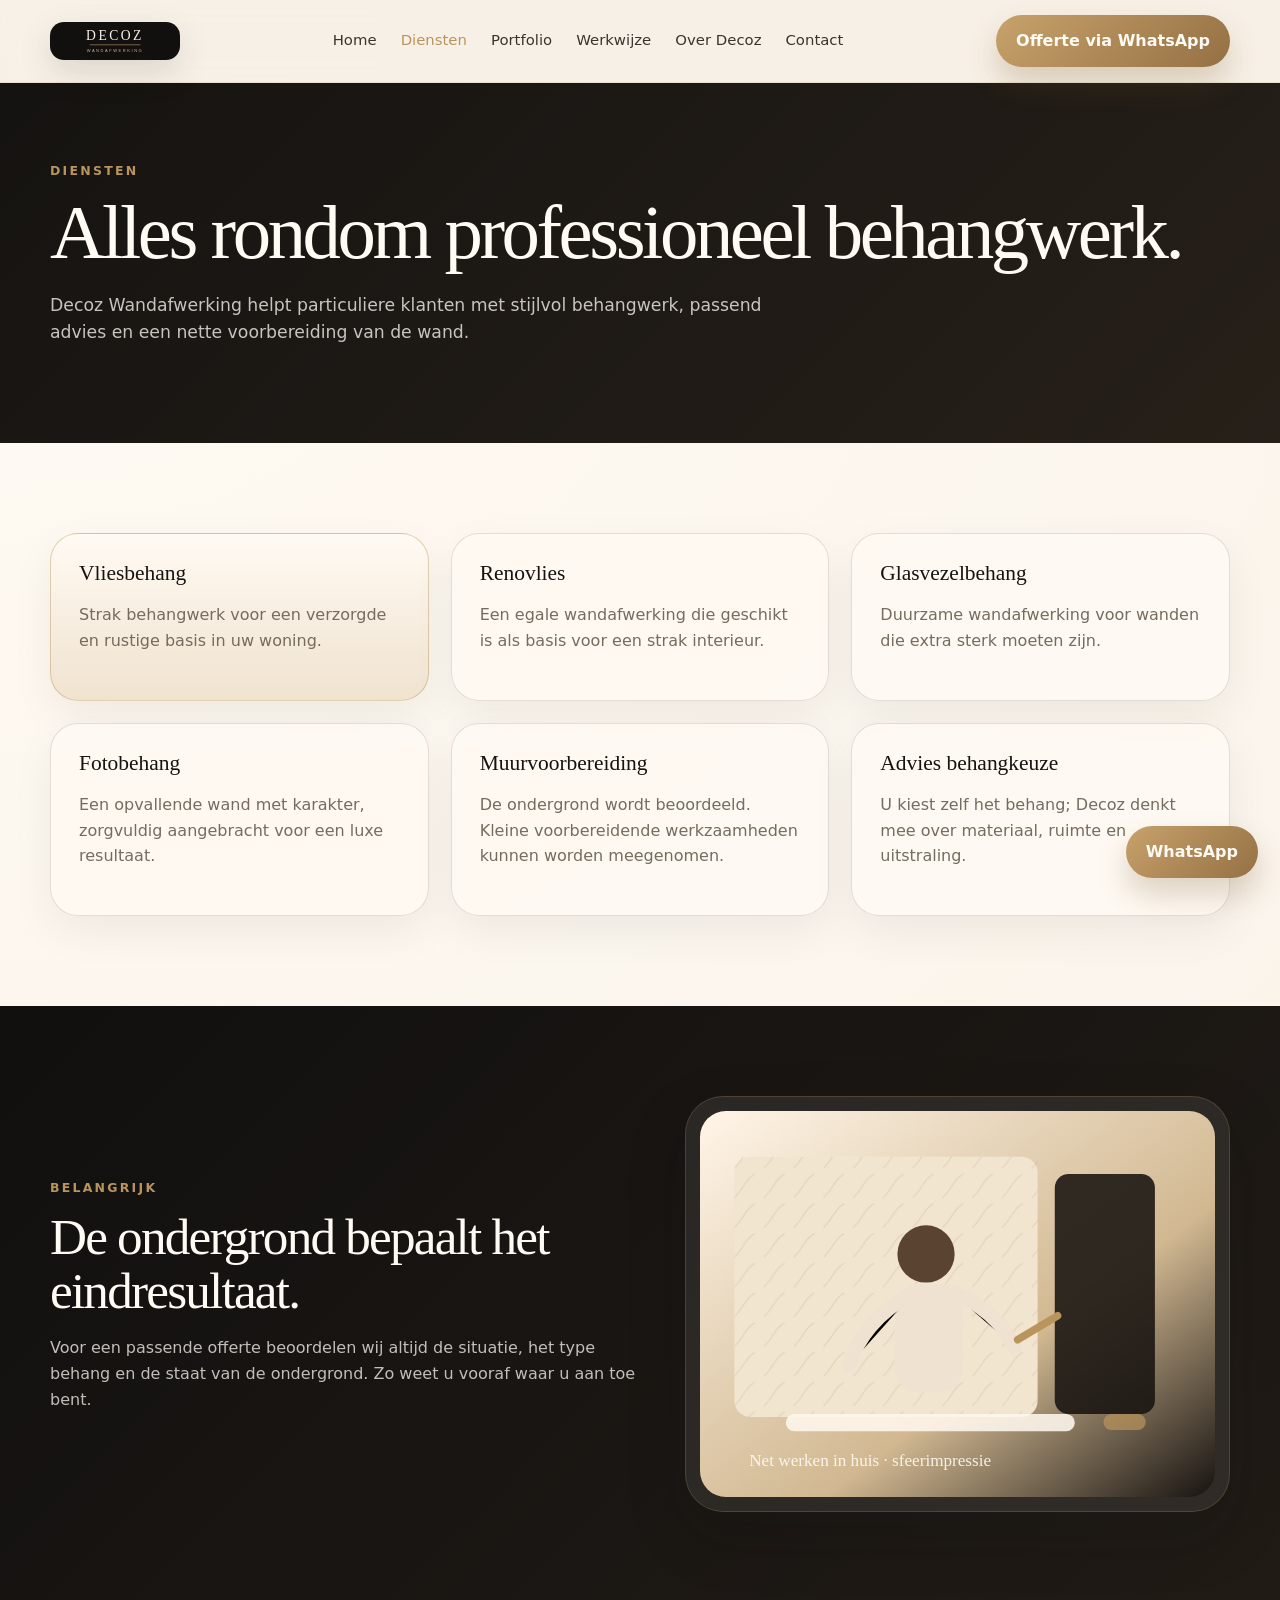
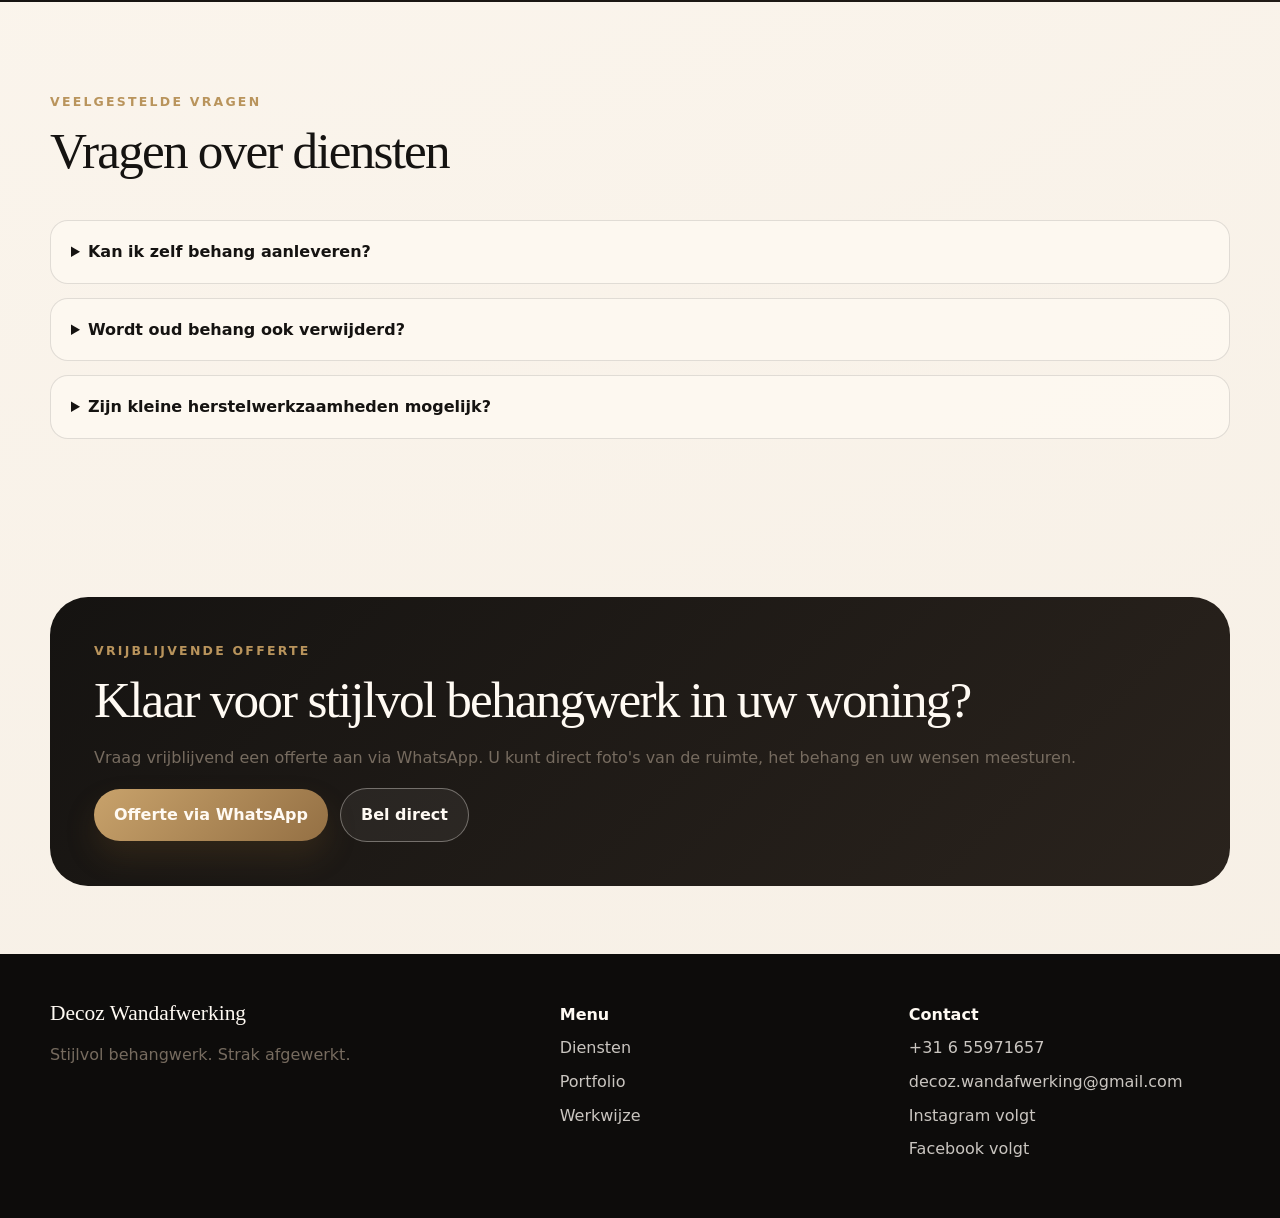
==== diensten.html @ 19d49de8 "Add services page" ====
<!doctype html><html lang="nl"><head><meta charset="utf-8"><meta name="viewport" content="width=device-width, initial-scale=1"><title>Diensten | Decoz Wandafwerking</title><meta name="description" content="Diensten van Decoz Wandafwerking: vliesbehang, renovlies, glasvezelbehang, fotobehang, muurvoorbereiding en advies."><link rel="icon" href="assets/logo-decoz.svg" type="image/svg+xml"><link rel="stylesheet" href="style.css"></head><body><header class="header"><div class="container nav"><a class="logo" href="index.html"><img src="assets/logo-decoz.svg" alt="Decoz Wandafwerking logo"></a><nav class="nav-links" aria-label="Hoofdmenu"><a href="index.html">Home</a><a class="active" href="diensten.html">Diensten</a><a href="portfolio.html">Portfolio</a><a href="werkwijze.html">Werkwijze</a><a href="over.html">Over Decoz</a><a href="contact.html">Contact</a></nav><div class="nav-actions"><a class="btn btn-primary" href="https://wa.me/31655971657?text=Hallo%20Decoz%20Wandafwerking%2C%20ik%20wil%20graag%20vrijblijvend%20een%20offerte%20aanvragen%20voor%20behangwerk." target="_blank" rel="noopener">Offerte via WhatsApp</a><button class="menu-toggle" data-menu-toggle aria-label="Menu openen">☰</button></div></div></header><main><section class="page-hero"><div class="container"><div class="eyebrow">Diensten</div><h1>Alles rondom professioneel behangwerk.</h1><p>Decoz Wandafwerking helpt particuliere klanten met stijlvol behangwerk, passend advies en een nette voorbereiding van de wand.</p></div></section><section class="section"><div class="container"><div class="grid-3"><article class="card gold"><h3>Vliesbehang</h3><p>Strak behangwerk voor een verzorgde en rustige basis in uw woning.</p></article><article class="card"><h3>Renovlies</h3><p>Een egale wandafwerking die geschikt is als basis voor een strak interieur.</p></article><article class="card"><h3>Glasvezelbehang</h3><p>Duurzame wandafwerking voor wanden die extra sterk moeten zijn.</p></article><article class="card"><h3>Fotobehang</h3><p>Een opvallende wand met karakter, zorgvuldig aangebracht voor een luxe resultaat.</p></article><article class="card"><h3>Muurvoorbereiding</h3><p>De ondergrond wordt beoordeeld. Kleine voorbereidende werkzaamheden kunnen worden meegenomen.</p></article><article class="card"><h3>Advies behangkeuze</h3><p>U kiest zelf het behang; Decoz denkt mee over materiaal, ruimte en uitstraling.</p></article></div></div></section><section class="section dark-band"><div class="container grid-2"><div><div class="eyebrow">Belangrijk</div><h2>De ondergrond bepaalt het eindresultaat.</h2><p>Voor een passende offerte beoordelen wij altijd de situatie, het type behang en de staat van de ondergrond. Zo weet u vooraf waar u aan toe bent.</p></div><div class="feature-image"><img src="assets/sfeer-werkwijze.svg" alt="Nette voorbereiding van een wand voor behangwerk"></div></div></section><section class="section"><div class="container"><div class="intro"><div class="eyebrow">Veelgestelde vragen</div><h2>Vragen over diensten</h2></div><div class="faq"><details><summary>Kan ik zelf behang aanleveren?</summary><p>Ja. U kunt zelf behang kiezen en aanleveren. Decoz denkt graag mee of het behang geschikt is voor de ruimte en ondergrond.</p></details><details><summary>Wordt oud behang ook verwijderd?</summary><p>Dat beoordelen we per situatie. Indien nodig kan dit als onderdeel van de voorbereiding worden besproken.</p></details><details><summary>Zijn kleine herstelwerkzaamheden mogelijk?</summary><p>Kleine werkzaamheden zoals gaatjes vullen of lichte oneffenheden aanpakken kunnen als onderdeel van de voorbereiding worden meegenomen.</p></details></div></div></section><section class="section-tight"><div class="container cta"><div class="eyebrow">Vrijblijvende offerte</div><h2>Klaar voor stijlvol behangwerk in uw woning?</h2><p>Vraag vrijblijvend een offerte aan via WhatsApp. U kunt direct foto's van de ruimte, het behang en uw wensen meesturen.</p><div class="nav-actions"><a class="btn btn-primary" href="https://wa.me/31655971657?text=Hallo%20Decoz%20Wandafwerking%2C%20ik%20wil%20graag%20vrijblijvend%20een%20offerte%20aanvragen%20voor%20behangwerk.%20Ik%20stuur%20hierbij%20foto%27s%20van%20de%20ruimte%20en%20mijn%20wensen." target="_blank" rel="noopener">Offerte via WhatsApp</a><a class="btn btn-ghost" href="tel:+31655971657">Bel direct</a></div></div></section></main><footer class="footer"><div class="container footer-grid"><div><h3>Decoz Wandafwerking</h3><p>Stijlvol behangwerk. Strak afgewerkt.</p></div><div><strong>Menu</strong><a href="diensten.html">Diensten</a><a href="portfolio.html">Portfolio</a><a href="werkwijze.html">Werkwijze</a></div><div><strong>Contact</strong><a href="tel:+31655971657">+31 6 55971657</a><a href="mailto:decoz.wandafwerking@gmail.com">decoz.wandafwerking@gmail.com</a><a href="#">Instagram volgt</a><a href="#">Facebook volgt</a></div></div></footer><a class="btn btn-primary floating-whatsapp" href="https://wa.me/31655971657?text=Hallo%20Decoz%20Wandafwerking%2C%20ik%20wil%20graag%20vrijblijvend%20een%20offerte%20aanvragen%20voor%20behangwerk." target="_blank" rel="noopener">WhatsApp</a><script src="script.js"></script></body></html>
---- style.css ----
:root{--bg:#f6efe5;--paper:#fffaf3;--ink:#151311;--muted:#766b5f;--dark:#11100f;--gold:#b9945c;--line:rgba(21,19,17,.12);--radius:28px;--max:1180px}*{box-sizing:border-box}body{margin:0;font-family:Inter,system-ui,-apple-system,Segoe UI,sans-serif;color:var(--ink);background:radial-gradient(circle at top left,#fffaf3,var(--bg));line-height:1.6}body.menu-open{overflow:hidden}a{text-decoration:none;color:inherit}img{max-width:100%;display:block}.container{width:min(var(--max),calc(100% - 40px));margin:auto}.header{position:sticky;top:0;z-index:20;background:rgba(246,239,229,.86);backdrop-filter:blur(16px);border-bottom:1px solid rgba(185,148,92,.18)}.nav{height:82px;display:flex;align-items:center;justify-content:space-between;gap:22px}.logo img{width:130px;border-radius:14px;box-shadow:0 12px 34px rgba(17,16,15,.13)}.nav-links{display:flex;gap:24px;font-size:.93rem;color:#3b342e}.nav-links a.active,.nav-links a:hover{color:var(--gold)}.nav-actions{display:flex;gap:12px;align-items:center}.btn{display:inline-flex;align-items:center;justify-content:center;min-height:48px;padding:13px 20px;border-radius:999px;font-weight:750;border:0;cursor:pointer}.btn-primary{background:linear-gradient(135deg,#c8a26b,#947044);color:#fffaf3;box-shadow:0 16px 30px rgba(117,82,36,.24)}.btn-ghost{border:1px solid rgba(255,250,243,.35);color:#fffaf3;background:rgba(255,255,255,.06)}.btn-outline{border:1px solid var(--line);background:rgba(255,255,255,.35)}.menu-toggle{display:none;background:transparent;border:0;font-size:1.7rem}.hero{padding:76px 0;background:linear-gradient(135deg,#11100f,#292118);color:#fffaf3;overflow:hidden}.hero-grid,.grid-2{display:grid;grid-template-columns:1fr .92fr;gap:42px;align-items:center}.hero p,.page-hero p{color:rgba(255,250,243,.76);font-size:1.08rem;max-width:720px}.eyebrow{color:var(--gold);font-size:.78rem;letter-spacing:.18em;text-transform:uppercase;font-weight:800;margin-bottom:12px}h1,h2,h3{font-family:Georgia,Times New Roman,serif;line-height:1.05;margin:0 0 18px;font-weight:500}h1{font-size:clamp(2.6rem,6vw,5.4rem);letter-spacing:-.045em}h2{font-size:clamp(2rem,4vw,3.45rem);letter-spacing:-.035em}h3{font-size:1.34rem}p{margin:0 0 18px;color:var(--muted)}.hero-card,.feature-image{border-radius:38px;overflow:hidden;border:1px solid rgba(185,148,92,.25);box-shadow:0 24px 60px rgba(17,16,15,.18);background:rgba(255,255,255,.08);padding:14px}.hero-card img,.feature-image img,.project img{width:100%;aspect-ratio:4/3;object-fit:cover;border-radius:26px}.trust-row{display:flex;flex-wrap:wrap;gap:12px;margin:26px 0 32px}.pill{display:inline-flex;padding:9px 13px;border-radius:999px;border:1px solid rgba(255,250,243,.18);color:rgba(255,250,243,.84);font-size:.88rem}.pill.dark{color:#4d443c;border-color:var(--line);background:rgba(255,255,255,.48)}.section{padding:90px 0}.section-tight{padding:68px 0}.intro{max-width:780px;margin-bottom:42px}.grid-3{display:grid;grid-template-columns:repeat(3,1fr);gap:22px}.card{background:rgba(255,250,243,.76);border:1px solid var(--line);border-radius:var(--radius);padding:28px;box-shadow:0 16px 44px rgba(17,16,15,.06)}.card.gold{border-color:rgba(185,148,92,.42);background:linear-gradient(180deg,#fffaf3,#f0e3cf)}.dark-band{background:linear-gradient(135deg,#11100f,#211b16);color:#fffaf3}.dark-band p{color:rgba(255,250,243,.74)}.project-grid{display:grid;grid-template-columns:repeat(2,1fr);gap:24px}.project{padding:0;overflow:hidden}.project-body{padding:24px}.notice{border-left:3px solid var(--gold);padding:18px 22px;border-radius:18px;background:rgba(185,148,92,.12);color:#4d4031}.steps{display:grid;gap:18px}.step{display:grid;grid-template-columns:62px 1fr;gap:18px;padding:22px;border:1px solid var(--line);border-radius:24px;background:rgba(255,250,243,.7);counter-increment:step}.steps{counter-reset:step}.step:before{content:counter(step);width:48px;height:48px;border-radius:50%;display:grid;place-items:center;background:var(--dark);color:#e3d0af;font-weight:800}.faq{display:grid;gap:14px}details{border:1px solid var(--line);border-radius:18px;background:rgba(255,250,243,.66);padding:18px 20px}summary{cursor:pointer;font-weight:800}.cta{border-radius:38px;padding:44px;background:linear-gradient(135deg,#151311,#2a231d);color:#fffaf3}.footer{background:#0d0c0b;color:rgba(255,250,243,.72);padding:48px 0}.footer-grid{display:grid;grid-template-columns:1.2fr .8fr .8fr;gap:28px}.footer h3,.footer strong{color:#fffaf3}.footer a{display:block;color:rgba(255,250,243,.78);margin:8px 0}.floating-whatsapp{position:fixed;right:22px;bottom:22px;z-index:30}.page-hero{padding:78px 0;background:linear-gradient(135deg,#151311,#272019);color:#fffaf3}.contact-panel{display:grid;grid-template-columns:1fr 1fr;gap:22px}@media(max-width:920px){.menu-toggle{display:block}.nav-links{position:fixed;inset:82px 0 auto 0;padding:28px;background:rgba(246,239,229,.98);border-bottom:1px solid var(--line);flex-direction:column;align-items:flex-start;transform:translateY(-130%);transition:.24s}.menu-open .nav-links{transform:translateY(0)}.nav-actions>.btn-primary{display:none}.hero-grid,.grid-2,.contact-panel,.grid-3,.project-grid,.footer-grid{grid-template-columns:1fr}}@media(max-width:560px){.container{width:min(100% - 28px,var(--max))}.nav{height:74px}.logo img{width:108px}.hero,.section,.page-hero{padding:56px 0}.cta{padding:30px 22px;border-radius:28px}.floating-whatsapp{right:14px;bottom:14px;padding:12px 14px}}
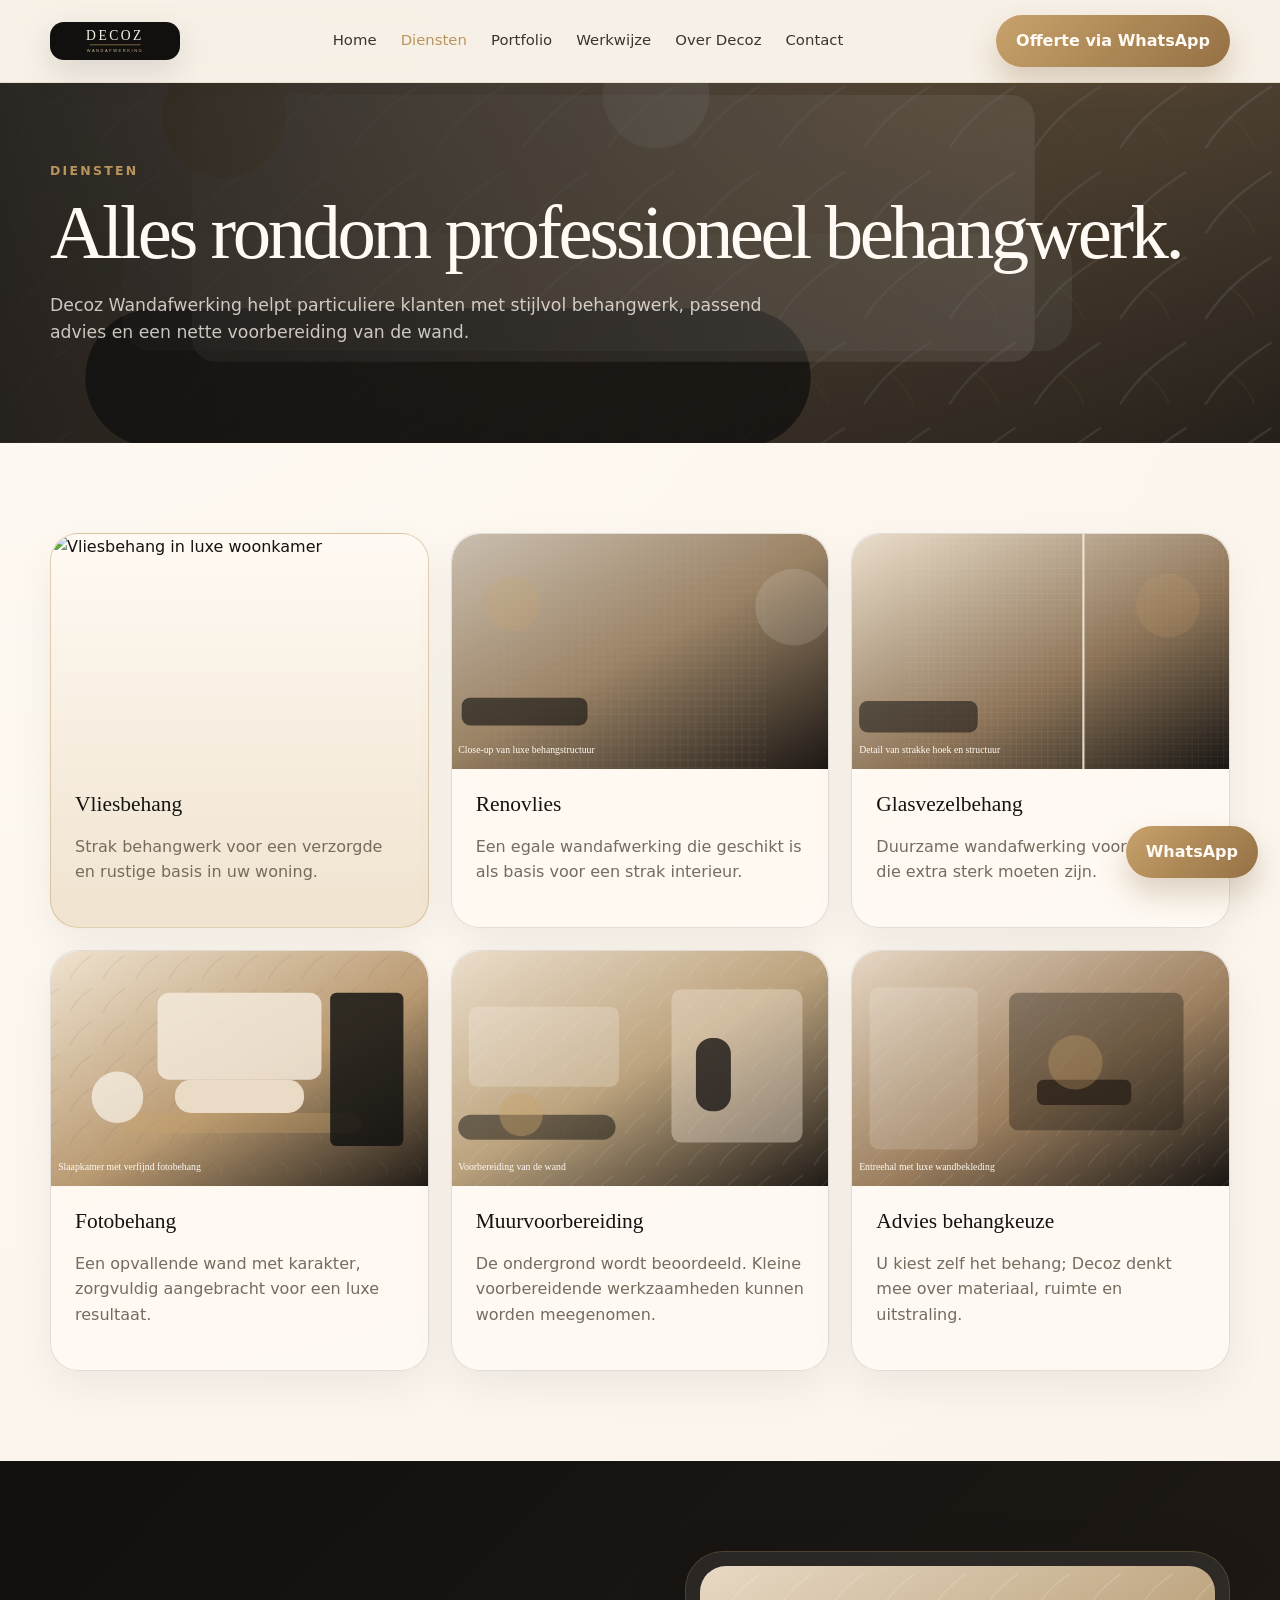
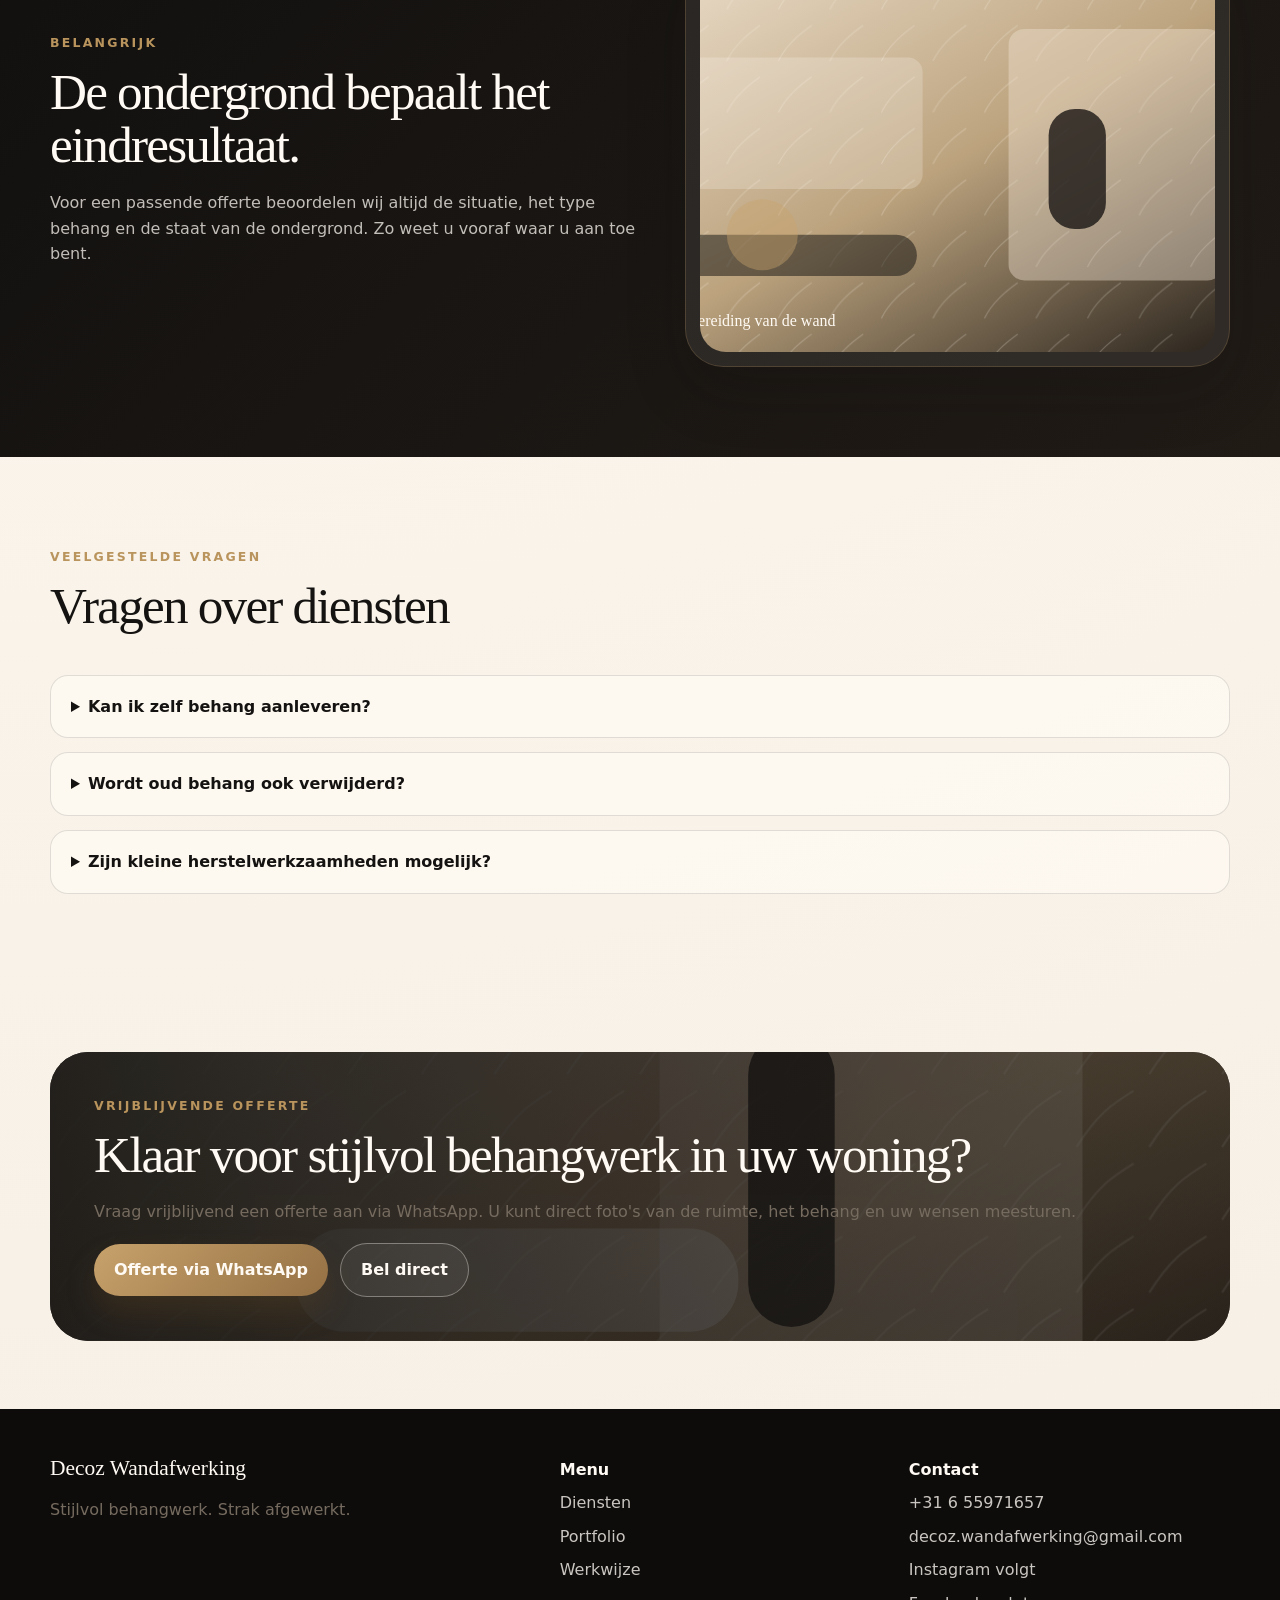
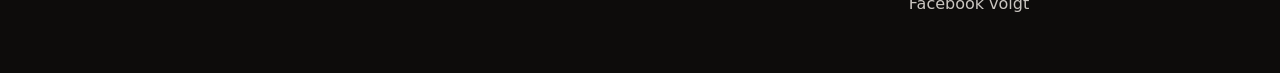
==== commit 3aa1f704: "Add premium service images" ====
--- a/diensten.html
+++ b/diensten.html
@@ -1 +1 @@
-<!doctype html><html lang="nl"><head><meta charset="utf-8"><meta name="viewport" content="width=device-width, initial-scale=1"><title>Diensten | Decoz Wandafwerking</title><meta name="description" content="Diensten van Decoz Wandafwerking: vliesbehang, renovlies, glasvezelbehang, fotobehang, muurvoorbereiding en advies."><link rel="icon" href="assets/logo-decoz.svg" type="image/svg+xml"><link rel="stylesheet" href="style.css"></head><body><header class="header"><div class="container nav"><a class="logo" href="index.html"><img src="assets/logo-decoz.svg" alt="Decoz Wandafwerking logo"></a><nav class="nav-links" aria-label="Hoofdmenu"><a href="index.html">Home</a><a class="active" href="diensten.html">Diensten</a><a href="portfolio.html">Portfolio</a><a href="werkwijze.html">Werkwijze</a><a href="over.html">Over Decoz</a><a href="contact.html">Contact</a></nav><div class="nav-actions"><a class="btn btn-primary" href="https://wa.me/31655971657?text=Hallo%20Decoz%20Wandafwerking%2C%20ik%20wil%20graag%20vrijblijvend%20een%20offerte%20aanvragen%20voor%20behangwerk." target="_blank" rel="noopener">Offerte via WhatsApp</a><button class="menu-toggle" data-menu-toggle aria-label="Menu openen">☰</button></div></div></header><main><section class="page-hero"><div class="container"><div class="eyebrow">Diensten</div><h1>Alles rondom professioneel behangwerk.</h1><p>Decoz Wandafwerking helpt particuliere klanten met stijlvol behangwerk, passend advies en een nette voorbereiding van de wand.</p></div></section><section class="section"><div class="container"><div class="grid-3"><article class="card gold"><h3>Vliesbehang</h3><p>Strak behangwerk voor een verzorgde en rustige basis in uw woning.</p></article><article class="card"><h3>Renovlies</h3><p>Een egale wandafwerking die geschikt is als basis voor een strak interieur.</p></article><article class="card"><h3>Glasvezelbehang</h3><p>Duurzame wandafwerking voor wanden die extra sterk moeten zijn.</p></article><article class="card"><h3>Fotobehang</h3><p>Een opvallende wand met karakter, zorgvuldig aangebracht voor een luxe resultaat.</p></article><article class="card"><h3>Muurvoorbereiding</h3><p>De ondergrond wordt beoordeeld. Kleine voorbereidende werkzaamheden kunnen worden meegenomen.</p></article><article class="card"><h3>Advies behangkeuze</h3><p>U kiest zelf het behang; Decoz denkt mee over materiaal, ruimte en uitstraling.</p></article></div></div></section><section class="section dark-band"><div class="container grid-2"><div><div class="eyebrow">Belangrijk</div><h2>De ondergrond bepaalt het eindresultaat.</h2><p>Voor een passende offerte beoordelen wij altijd de situatie, het type behang en de staat van de ondergrond. Zo weet u vooraf waar u aan toe bent.</p></div><div class="feature-image"><img src="assets/sfeer-werkwijze.svg" alt="Nette voorbereiding van een wand voor behangwerk"></div></div></section><section class="section"><div class="container"><div class="intro"><div class="eyebrow">Veelgestelde vragen</div><h2>Vragen over diensten</h2></div><div class="faq"><details><summary>Kan ik zelf behang aanleveren?</summary><p>Ja. U kunt zelf behang kiezen en aanleveren. Decoz denkt graag mee of het behang geschikt is voor de ruimte en ondergrond.</p></details><details><summary>Wordt oud behang ook verwijderd?</summary><p>Dat beoordelen we per situatie. Indien nodig kan dit als onderdeel van de voorbereiding worden besproken.</p></details><details><summary>Zijn kleine herstelwerkzaamheden mogelijk?</summary><p>Kleine werkzaamheden zoals gaatjes vullen of lichte oneffenheden aanpakken kunnen als onderdeel van de voorbereiding worden meegenomen.</p></details></div></div></section><section class="section-tight"><div class="container cta"><div class="eyebrow">Vrijblijvende offerte</div><h2>Klaar voor stijlvol behangwerk in uw woning?</h2><p>Vraag vrijblijvend een offerte aan via WhatsApp. U kunt direct foto's van de ruimte, het behang en uw wensen meesturen.</p><div class="nav-actions"><a class="btn btn-primary" href="https://wa.me/31655971657?text=Hallo%20Decoz%20Wandafwerking%2C%20ik%20wil%20graag%20vrijblijvend%20een%20offerte%20aanvragen%20voor%20behangwerk.%20Ik%20stuur%20hierbij%20foto%27s%20van%20de%20ruimte%20en%20mijn%20wensen." target="_blank" rel="noopener">Offerte via WhatsApp</a><a class="btn btn-ghost" href="tel:+31655971657">Bel direct</a></div></div></section></main><footer class="footer"><div class="container footer-grid"><div><h3>Decoz Wandafwerking</h3><p>Stijlvol behangwerk. Strak afgewerkt.</p></div><div><strong>Menu</strong><a href="diensten.html">Diensten</a><a href="portfolio.html">Portfolio</a><a href="werkwijze.html">Werkwijze</a></div><div><strong>Contact</strong><a href="tel:+31655971657">+31 6 55971657</a><a href="mailto:decoz.wandafwerking@gmail.com">decoz.wandafwerking@gmail.com</a><a href="#">Instagram volgt</a><a href="#">Facebook volgt</a></div></div></footer><a class="btn btn-primary floating-whatsapp" href="https://wa.me/31655971657?text=Hallo%20Decoz%20Wandafwerking%2C%20ik%20wil%20graag%20vrijblijvend%20een%20offerte%20aanvragen%20voor%20behangwerk." target="_blank" rel="noopener">WhatsApp</a><script src="script.js"></script></body></html>+<!doctype html><html lang="nl"><head><meta charset="utf-8"><meta name="viewport" content="width=device-width, initial-scale=1"><title>Diensten | Decoz Wandafwerking</title><meta name="description" content="Diensten van Decoz Wandafwerking: vliesbehang, renovlies, glasvezelbehang, fotobehang, muurvoorbereiding en advies."><link rel="icon" href="assets/logo-decoz.svg" type="image/svg+xml"><link rel="stylesheet" href="style.css"><link rel="stylesheet" href="premium.css"></head><body><header class="header"><div class="container nav"><a class="logo" href="index.html"><img src="assets/logo-decoz.svg" alt="Decoz Wandafwerking logo"></a><nav class="nav-links" aria-label="Hoofdmenu"><a href="index.html">Home</a><a class="active" href="diensten.html">Diensten</a><a href="portfolio.html">Portfolio</a><a href="werkwijze.html">Werkwijze</a><a href="over.html">Over Decoz</a><a href="contact.html">Contact</a></nav><div class="nav-actions"><a class="btn btn-primary" href="https://wa.me/31655971657?text=Hallo%20Decoz%20Wandafwerking%2C%20ik%20wil%20graag%20vrijblijvend%20een%20offerte%20aanvragen%20voor%20behangwerk." target="_blank" rel="noopener">Offerte via WhatsApp</a><button class="menu-toggle" data-menu-toggle aria-label="Menu openen">☰</button></div></div></header><main><section class="page-hero visual" style="--hero-img:url('assets/premium-03.svg')"><div class="container"><div class="eyebrow">Diensten</div><h1>Alles rondom professioneel behangwerk.</h1><p>Decoz Wandafwerking helpt particuliere klanten met stijlvol behangwerk, passend advies en een nette voorbereiding van de wand.</p></div></section><section class="section"><div class="container"><div class="grid-3"><article class="card service-card gold"><img src="assets/premium-01.svg" alt="Vliesbehang in luxe woonkamer"><div class="service-body"><h3>Vliesbehang</h3><p>Strak behangwerk voor een verzorgde en rustige basis in uw woning.</p></div></article><article class="card service-card"><img src="assets/premium-10.svg" alt="Luxe behangstructuur"><div class="service-body"><h3>Renovlies</h3><p>Een egale wandafwerking die geschikt is als basis voor een strak interieur.</p></div></article><article class="card service-card"><img src="assets/premium-06.svg" alt="Detail van strakke hoek"><div class="service-body"><h3>Glasvezelbehang</h3><p>Duurzame wandafwerking voor wanden die extra sterk moeten zijn.</p></div></article><article class="card service-card"><img src="assets/premium-02.svg" alt="Fotobehang slaapkamer"><div class="service-body"><h3>Fotobehang</h3><p>Een opvallende wand met karakter, zorgvuldig aangebracht voor een luxe resultaat.</p></div></article><article class="card service-card"><img src="assets/premium-07.svg" alt="Muurvoorbereiding"><div class="service-body"><h3>Muurvoorbereiding</h3><p>De ondergrond wordt beoordeeld. Kleine voorbereidende werkzaamheden kunnen worden meegenomen.</p></div></article><article class="card service-card"><img src="assets/premium-09.svg" alt="Advies wandbekleding"><div class="service-body"><h3>Advies behangkeuze</h3><p>U kiest zelf het behang; Decoz denkt mee over materiaal, ruimte en uitstraling.</p></div></article></div></div></section><section class="section dark-band"><div class="container grid-2"><div><div class="eyebrow">Belangrijk</div><h2>De ondergrond bepaalt het eindresultaat.</h2><p>Voor een passende offerte beoordelen wij altijd de situatie, het type behang en de staat van de ondergrond. Zo weet u vooraf waar u aan toe bent.</p></div><div class="feature-image"><img src="assets/premium-07.svg" alt="Nette voorbereiding van een wand voor behangwerk"></div></div></section><section class="section"><div class="container"><div class="intro"><div class="eyebrow">Veelgestelde vragen</div><h2>Vragen over diensten</h2></div><div class="faq"><details><summary>Kan ik zelf behang aanleveren?</summary><p>Ja. U kunt zelf behang kiezen en aanleveren. Decoz denkt graag mee of het behang geschikt is voor de ruimte en ondergrond.</p></details><details><summary>Wordt oud behang ook verwijderd?</summary><p>Dat beoordelen we per situatie. Indien nodig kan dit als onderdeel van de voorbereiding worden besproken.</p></details><details><summary>Zijn kleine herstelwerkzaamheden mogelijk?</summary><p>Kleine werkzaamheden zoals gaatjes vullen of lichte oneffenheden aanpakken kunnen als onderdeel van de voorbereiding worden meegenomen.</p></details></div></div></section><section class="section-tight"><div class="container cta image-cta"><div class="eyebrow">Vrijblijvende offerte</div><h2>Klaar voor stijlvol behangwerk in uw woning?</h2><p>Vraag vrijblijvend een offerte aan via WhatsApp. U kunt direct foto's van de ruimte, het behang en uw wensen meesturen.</p><div class="nav-actions"><a class="btn btn-primary" href="https://wa.me/31655971657?text=Hallo%20Decoz%20Wandafwerking%2C%20ik%20wil%20graag%20vrijblijvend%20een%20offerte%20aanvragen%20voor%20behangwerk.%20Ik%20stuur%20hierbij%20foto%27s%20van%20de%20ruimte%20en%20mijn%20wensen." target="_blank" rel="noopener">Offerte via WhatsApp</a><a class="btn btn-ghost" href="tel:+31655971657">Bel direct</a></div></div></section></main><footer class="footer"><div class="container footer-grid"><div><h3>Decoz Wandafwerking</h3><p>Stijlvol behangwerk. Strak afgewerkt.</p></div><div><strong>Menu</strong><a href="diensten.html">Diensten</a><a href="portfolio.html">Portfolio</a><a href="werkwijze.html">Werkwijze</a></div><div><strong>Contact</strong><a href="tel:+31655971657">+31 6 55971657</a><a href="mailto:decoz.wandafwerking@gmail.com">decoz.wandafwerking@gmail.com</a><a href="#">Instagram volgt</a><a href="#">Facebook volgt</a></div></div></footer><a class="btn btn-primary floating-whatsapp" href="https://wa.me/31655971657?text=Hallo%20Decoz%20Wandafwerking%2C%20ik%20wil%20graag%20vrijblijvend%20een%20offerte%20aanvragen%20voor%20behangwerk." target="_blank" rel="noopener">WhatsApp</a><script src="script.js"></script><script src="premium.js"></script></body></html>
--- a/premium.css
+++ b/premium.css
@@ -0,0 +1 @@
+.image-card{position:relative;overflow:hidden;border-radius:30px;min-height:280px;border:1px solid rgba(185,148,92,.25);box-shadow:0 18px 46px rgba(17,16,15,.12);background:#151311}.image-card img{width:100%;height:100%;min-height:280px;object-fit:cover;transition:transform .7s ease}.image-card:hover img{transform:scale(1.04)}.image-card:after{content:"";position:absolute;inset:0;background:linear-gradient(180deg,rgba(17,16,15,0),rgba(17,16,15,.72))}.image-card-content{position:absolute;left:22px;right:22px;bottom:20px;z-index:2;color:#fffaf3}.image-card-content p{color:rgba(255,250,243,.76);margin:0}.premium-grid{display:grid;grid-template-columns:repeat(3,1fr);gap:22px}.premium-grid .wide{grid-column:span 2}.hero-carousel{position:relative;min-height:520px;border-radius:38px;overflow:hidden;border:1px solid rgba(185,148,92,.25);box-shadow:0 24px 60px rgba(17,16,15,.22);background:#11100f;padding:14px}.carousel-slide{position:absolute;inset:14px;opacity:0;transform:scale(1.02);transition:opacity .7s ease,transform 1.1s ease}.carousel-slide.active{opacity:1;transform:scale(1)}.carousel-slide img{width:100%;height:100%;object-fit:cover;border-radius:26px}.carousel-dots{position:absolute;left:30px;top:30px;display:flex;gap:8px;z-index:3}.carousel-dot{width:11px;height:11px;border-radius:50%;border:0;background:rgba(255,250,243,.45);cursor:pointer}.carousel-dot.active{background:#fffaf3;box-shadow:0 0 0 4px rgba(255,250,243,.18)}.carousel-overlay{position:absolute;left:30px;right:30px;bottom:28px;z-index:3;display:flex;justify-content:space-between;align-items:end;gap:16px}.carousel-caption{max-width:430px;padding:18px 20px;border-radius:22px;background:linear-gradient(180deg,rgba(17,16,15,.18),rgba(17,16,15,.6));backdrop-filter:blur(10px);color:#fffaf3}.carousel-caption strong{display:block;font-size:1.05rem;margin-bottom:5px}.carousel-caption span{display:block;color:rgba(255,250,243,.82);font-size:.94rem}.carousel-controls{display:flex;gap:10px}.carousel-btn{width:46px;height:46px;border-radius:50%;border:1px solid rgba(255,250,243,.3);background:rgba(17,16,15,.42);color:#fffaf3;font-size:1.2rem;cursor:pointer}.service-card{padding:0;overflow:hidden}.service-card img{width:100%;aspect-ratio:16/10;object-fit:cover;border-radius:28px 28px 0 0}.service-card .service-body{padding:24px}.page-hero.visual{position:relative;overflow:hidden;background:#11100f}.page-hero.visual:before{content:"";position:absolute;inset:0;background:linear-gradient(90deg,rgba(17,16,15,.86),rgba(17,16,15,.38)),var(--hero-img);background-size:cover;background-position:center;opacity:.9}.page-hero.visual .container{position:relative;z-index:1}.cta.image-cta{position:relative;overflow:hidden}.cta.image-cta:before{content:"";position:absolute;inset:0;background:linear-gradient(90deg,rgba(17,16,15,.9),rgba(17,16,15,.55)),url('assets/premium-04.svg');background-size:cover;background-position:center;opacity:.9}.cta.image-cta>*{position:relative;z-index:1}.micro-note{font-size:.9rem;color:rgba(255,250,243,.7);margin-top:12px}@media(max-width:920px){.premium-grid{grid-template-columns:1fr 1fr}.premium-grid .wide{grid-column:span 1}.hero-carousel{min-height:430px}.carousel-overlay{left:20px;right:20px;bottom:20px;flex-direction:column;align-items:flex-start}.carousel-caption{max-width:none}}@media(max-width:620px){.premium-grid{grid-template-columns:1fr}.hero-carousel{min-height:340px}.carousel-slide{inset:10px}.carousel-slide img{border-radius:22px}.carousel-dots{top:22px;left:22px}.carousel-overlay{left:16px;right:16px;bottom:16px}}
